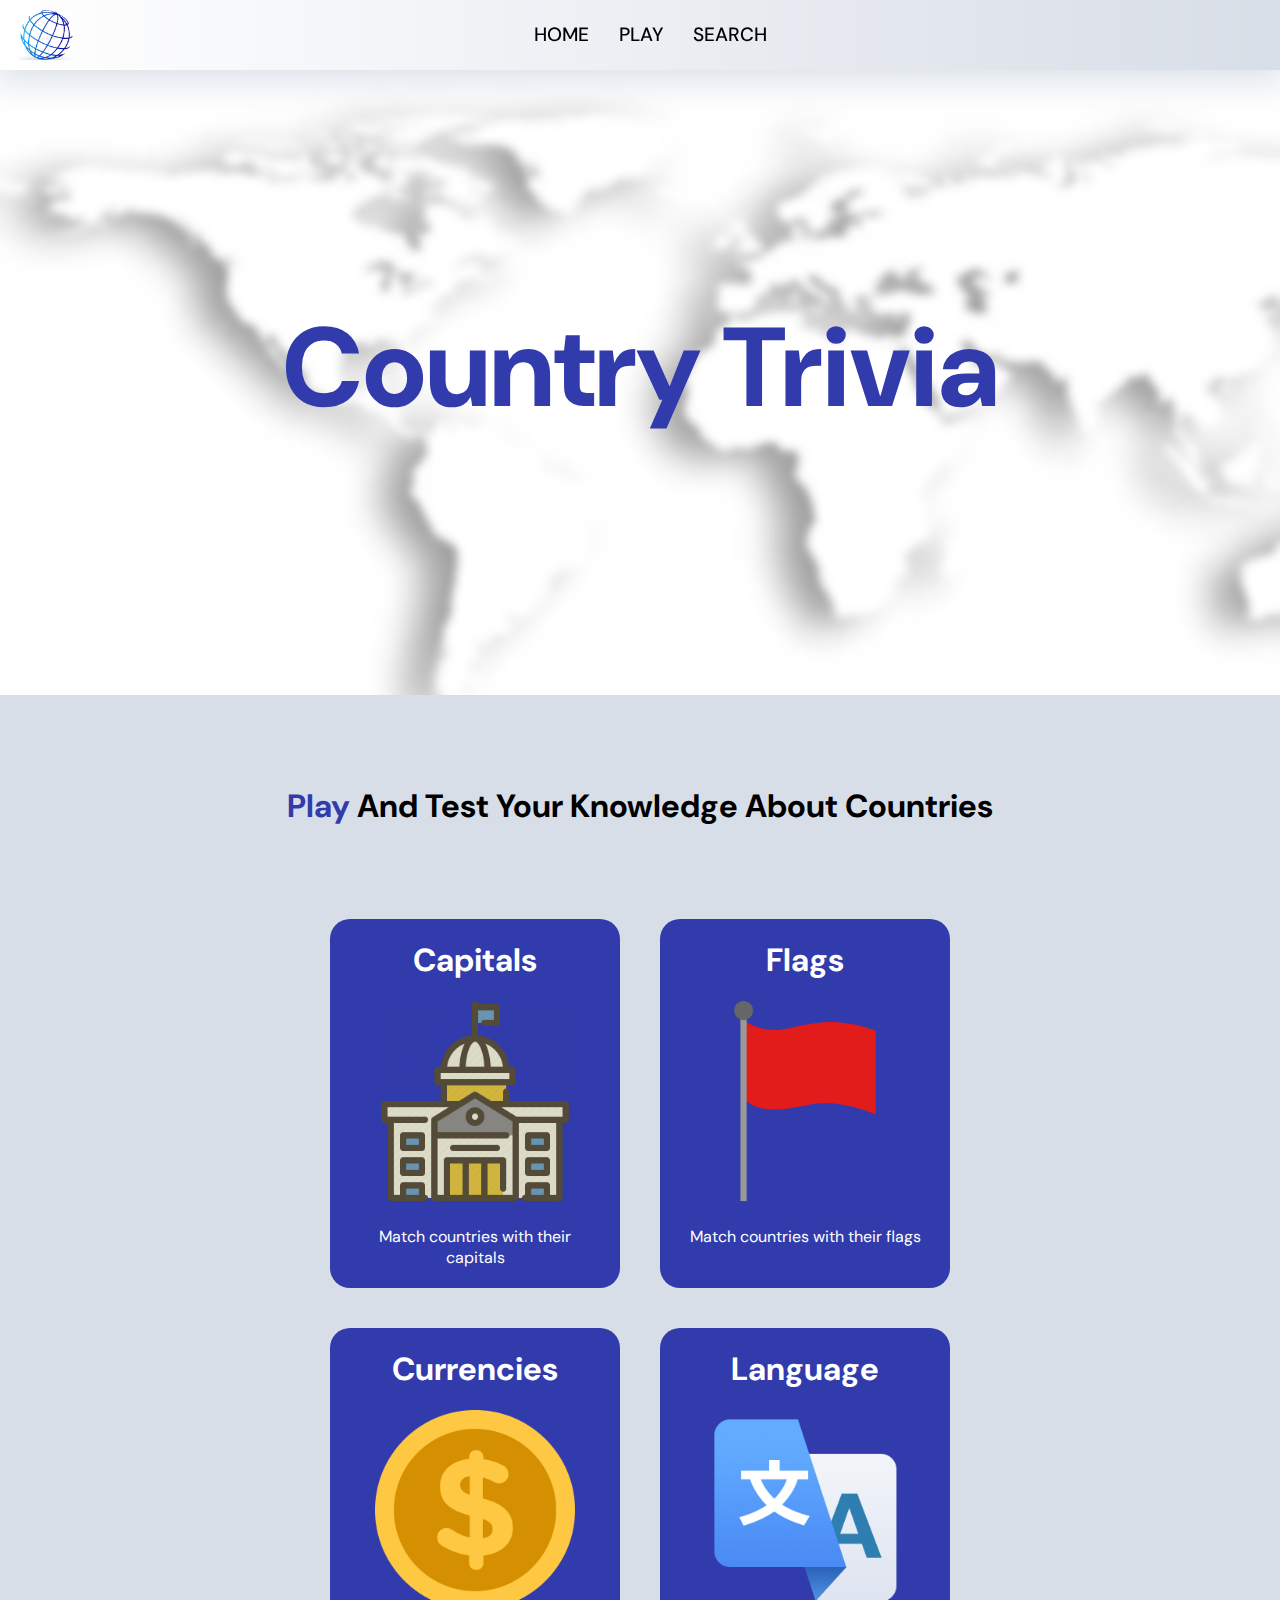
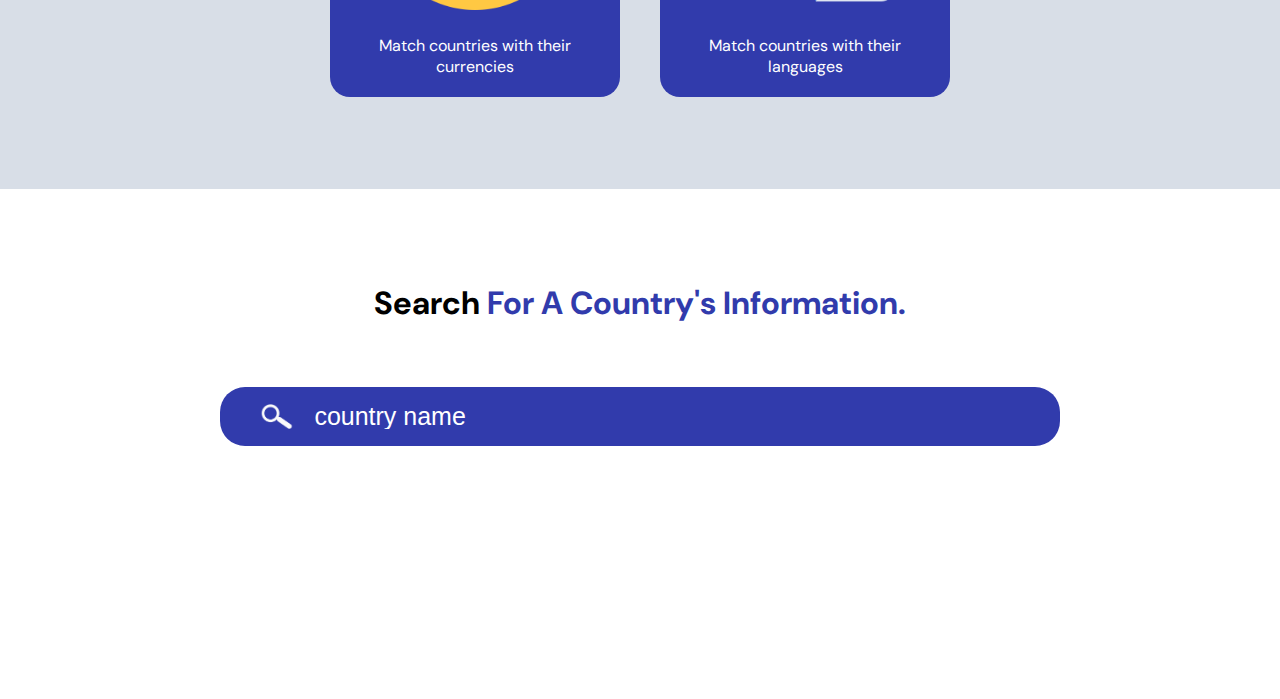
==== index.html @ 8e200ef5 "added fetch api" ====
<!DOCTYPE html>
<html lang="en">
  <head>
    <meta charset="UTF-8" />
    <meta http-equiv="X-UA-Compatible" content="IE=edge" />
    <meta name="viewport" content="width=device-width, initial-scale=1.0" />
    <title>Country Trivia</title>
    <link rel="shortcut icon" type="img/png" href="resources/logo.png" />
    <link rel="stylesheet" href="style.css" />
    <link rel="preconnect" href="https://fonts.googleapis.com" />
    <link rel="preconnect" href="https://fonts.gstatic.com" crossorigin />
    <link
      href="https://fonts.googleapis.com/css2?family=DM+Sans&display=swap"
      rel="stylesheet"
    />
  </head>
  <body>
    <nav>
      <div class="logo">
        <a href="index.html"><img src="resources/logo.png" /></a>
      </div>
      <div class="center_nav"><a href="index.html">HOME</a></div>
      <div class="center_nav"><a href="#play">PLAY</a></div>
      <div class="center_nav"><a href = "#search">SEARCH</a></div>
      <div class="right"></div>
    </nav>
    <div class="offset"></div>
    <div class="wallpaper">Country Trivia</div>
    <div id="play" class="play">
      <h1 id="play_h1">
        <span>Play</span> And Test Your Knowledge About Countries
      </h1>
      <div class="modes">
        <div class="row">
          <a href="index.html">
            <h1>Capitals</h1>
            <img src="resources/capital.png" />
            <p>Match countries with their capitals</p>
          </a>
          <a href="index.html">
            <h1>Flags</h1>
            <img src="resources/flag.png" />
            <p>Match countries with their flags</p>
          </a>
        </div>

        <div class="row">
          <a href="index.html">
            <h1>Currencies</h1>
            <img src="resources/coin.png" />
            <p>Match countries with their currencies</p>
          </a>
          <a href="index.html">
            <h1>Language</h1>
            <img src="resources/language.png" />
            <p>Match countries with their languages</p>
          </a>
        </div>
      </div>
    </div>
    <div id="search">
      <h1 id="search_h1"><span>Search</span> For A Country's Information.</h1>
      <form action="" method = "get" id = "form">
        <div class="search-bar">
          <img src="resources/search.png">
          <input type="text" id="country_name" placeholder="country name" />
        </div>
      </form>
    </div>
    <script src = "script.js"></script>
  </body>
</html>
---- style.css ----
* {
  margin: 0px;
  padding: 0px;
}

body {
  background-color: white;
  font-family: "DM Sans", sans-serif;
}

a {
  text-decoration: none;
}

nav {
  position: fixed;
  width: 100%;
  height: 50px;
  padding: 10px 0px;
  display: flex;
  flex-direction: row;
  justify-content: center;
  box-shadow: 0 0px 40px 10px #d8dee7;
  background-image: linear-gradient(to right, white, #d8dee7);
  z-index: 3;
}
nav div {
  display: flex;
  align-content: center;
  font-size: 1.2rem;
  font-weight: 500;
  color: black;
}
nav div img {
  height: 100%;
}
nav div a:visited {
  color: black;
}
nav div a:active {
  color: black;
}
nav div a:link {
  color: black;
}
nav div a:hover {
  color: black;
  cursor: pointer;
}
nav .logo {
  flex: 1;
  margin-left: 20px;
}
nav .right {
  flex: 1;
}
nav .center_nav {
  margin: 0px 15px;
  margin-top: 12px;
}

.offset {
  height: 70px;
}

.wallpaper {
  z-index: 0;
  text-align: center;
  width: calc(100% - 2 * 20px);
  padding: 20px;
  vertical-align: middle;
  font-weight: 800;
  margin: 0vh 0px;
  padding-top: 25vh;
  font-size: min(20vw, 7rem);
  color: #313bac;
  background-image: url("resources/wallpaper.png");
  height: calc(50vh - 70px);
  /* You must set a specified height */
  background-position: center;
  /* Center the image */
  background-repeat: no-repeat;
  /* Do not repeat the image */
  background-size: cover;
}

.play {
  background-color: #d8dee7;
  width: 100%;
}
.play #play_h1 {
  color: black;
  text-align: center;
  padding: 10vh 5px;
  padding-bottom: 0px;
}
.play #play_h1 span {
  color: #313bac;
}
.play .modes {
  padding: 8vh 0px;
  display: flex;
  flex-direction: row;
  flex-wrap: wrap;
  justify-content: center;
  width: 100%;
}
.play .modes .row {
  display: flex;
  flex: row;
  flex-wrap: wrap;
  justify-content: center;
  text-align: center;
}
.play .modes .row a {
  color: white;
  width: 250px;
  background-color: #313bac;
  margin: 20px;
  border-radius: 20px;
  padding: 10px;
  text-decoration: none;
  padding: 20px;
}
.play .modes .row a img {
  width: 80%;
  margin: 20px 0px;
}
.play .modes .row a:visited {
  color: white;
}
.play .modes .row a:active {
  color: white;
}
.play .modes .row a:link {
  color: white;
}
.play .modes .row a:hover {
  box-shadow: 0px 0px 15px 10px #858585;
}

::placeholder {
  color: white;
}

#search {
  width: 100%;
  margin: 0 auto;
  padding: 30px 0px;
  height: 50vh;
}
#search #search_h1 {
  color: #313bac;
  text-align: center;
  padding: 7vh 5px;
}
#search #search_h1 span {
  color: black;
}
#search form {
  margin: 0vh auto;
  width: 100%;
  margin-bottom: 15vh;
  display: flex;
  justify-content: center;
  align-items: center;
}
#search form .search-bar {
  width: min(800px, 80%);
  height: 25px;
  background-color: #313bac;
  display: flex;
  flex-direction: row;
  border-radius: 25px;
  padding: 17px 20px;
}
#search form .search-bar img {
  margin-left: 20px;
}
#search form .search-bar img:hover {
  cursor: pointer;
}
#search form .search-bar input {
  flex: 1;
  width: 0px;
  margin: 0px 20px;
  font-size: 25px;
  background-color: #313bac;
  color: white;
  border: 0px;
  outline: 0px;
}

/*# sourceMappingURL=style.css.map */
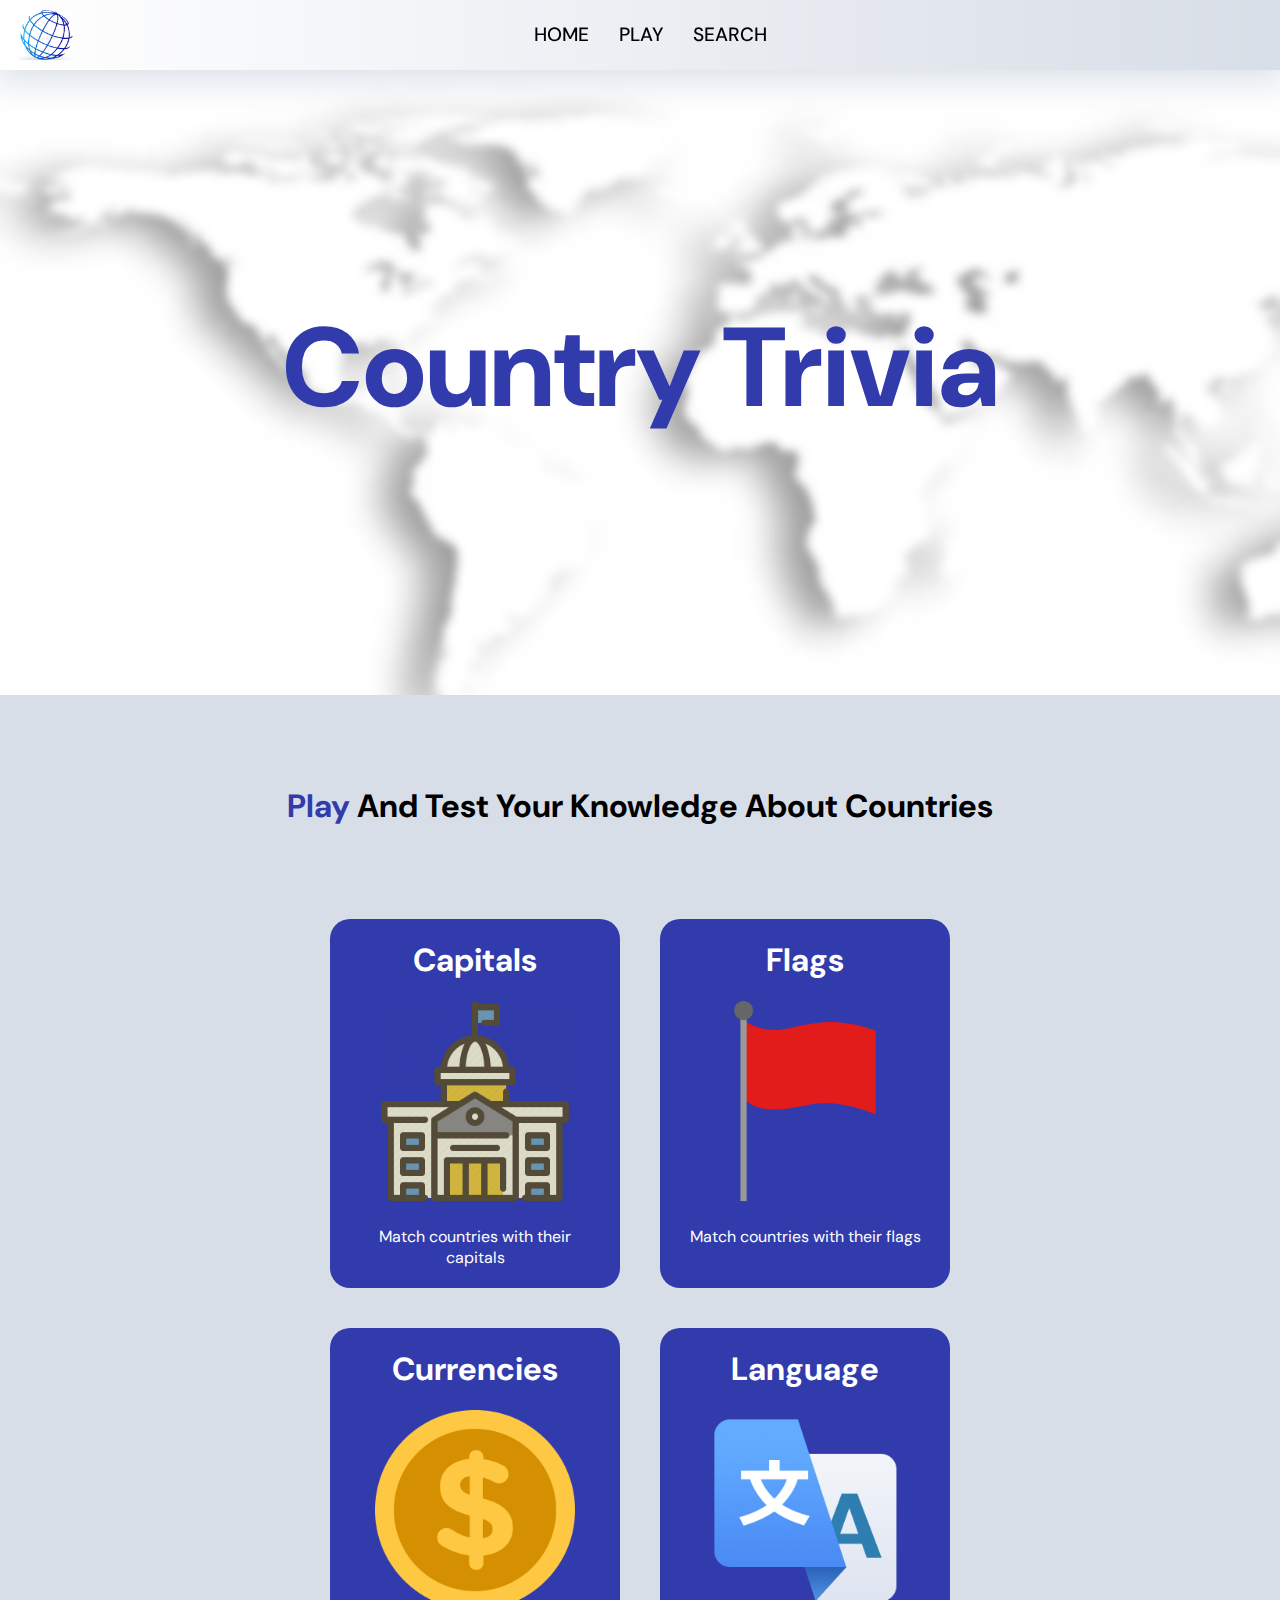
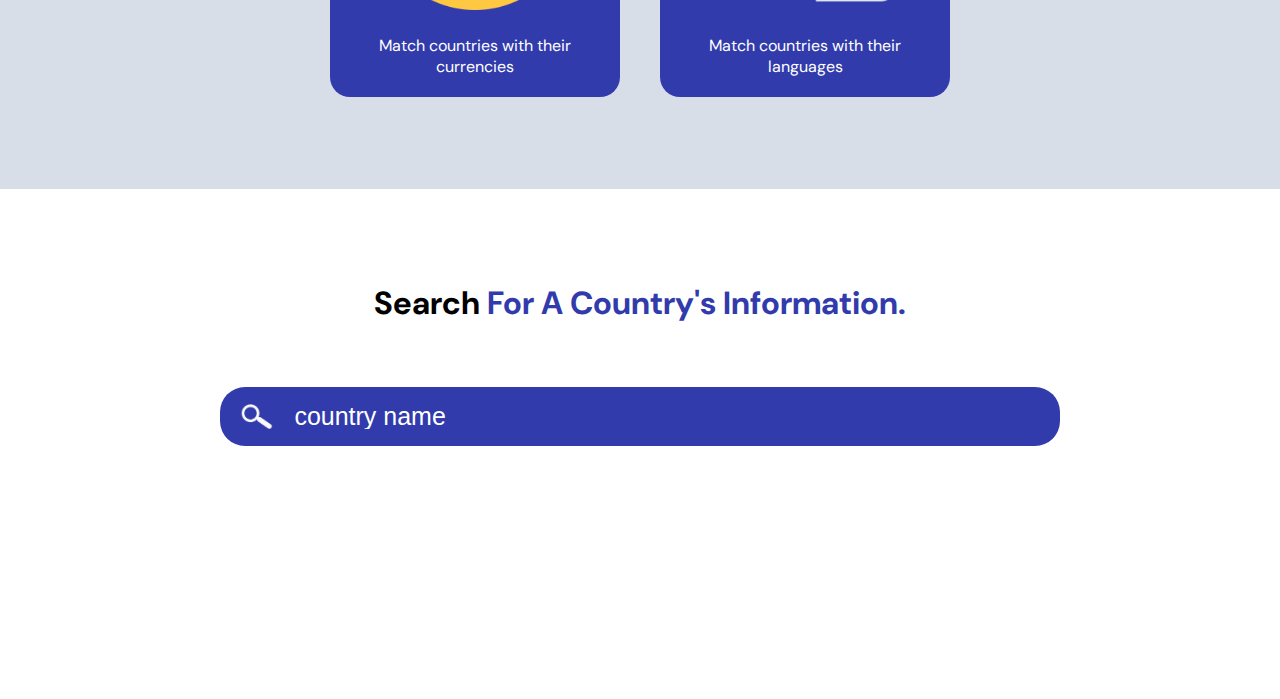
==== commit 8dd30ee8: "added not found render" ====
--- a/index.html
+++ b/index.html
@@ -64,9 +64,9 @@
         <div class="search-bar">
           <img src="resources/search.png">
           <input type="text" id="country_name" placeholder="country name" />
-        </div>
       </form>
     </div>
+    <div id = "not-found"> The country <span>"<span id = "not-found-country">Canada</span>"</span> was not found. &#129300</div>
     <script src = "script.js"></script>
   </body>
 </html>
--- a/style.css
+++ b/style.css
@@ -6,6 +6,21 @@
 body {
   background-color: white;
   font-family: "DM Sans", sans-serif;
+}
+
+input:-webkit-autofill,
+input:-webkit-autofill:hover,
+input:-webkit-autofill:focus,
+textarea:-webkit-autofill,
+textarea:-webkit-autofill:hover,
+textarea:-webkit-autofill:focus,
+select:-webkit-autofill,
+select:-webkit-autofill:hover,
+select:-webkit-autofill:focus {
+  color: white;
+  border: 0px;
+  -webkit-text-fill-color: white;
+  transition: background-color 5000s ease-in-out 0s;
 }
 
 a {
@@ -160,7 +175,6 @@
 #search form {
   margin: 0vh auto;
   width: 100%;
-  margin-bottom: 15vh;
   display: flex;
   justify-content: center;
   align-items: center;
@@ -175,7 +189,7 @@
   padding: 17px 20px;
 }
 #search form .search-bar img {
-  margin-left: 20px;
+  margin-left: 0px;
 }
 #search form .search-bar img:hover {
   cursor: pointer;
@@ -191,4 +205,15 @@
   outline: 0px;
 }
 
+#not-found {
+  display: none;
+  margin: 10vh 0px;
+  text-align: center;
+  font-size: 25px;
+  padding: 0px 20px;
+}
+#not-found span {
+  color: #313bac;
+}
+
 /*# sourceMappingURL=style.css.map */
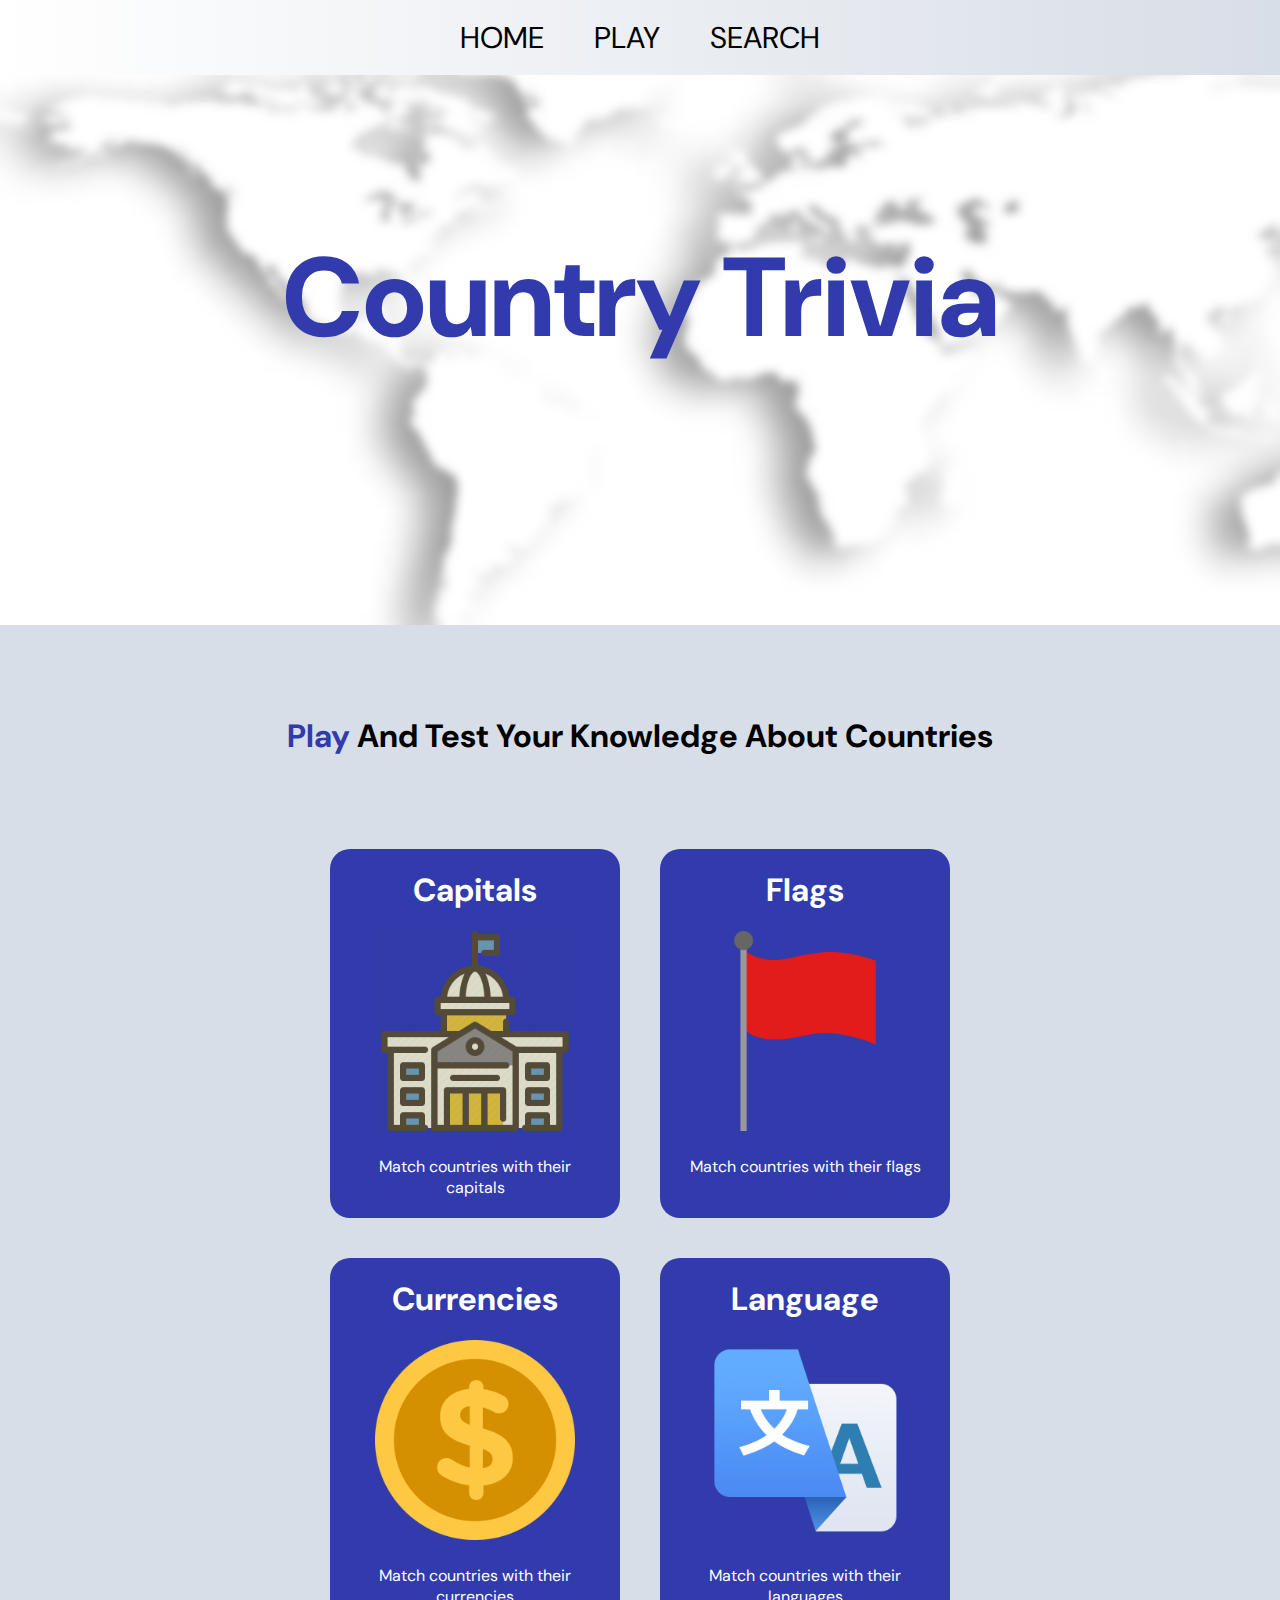
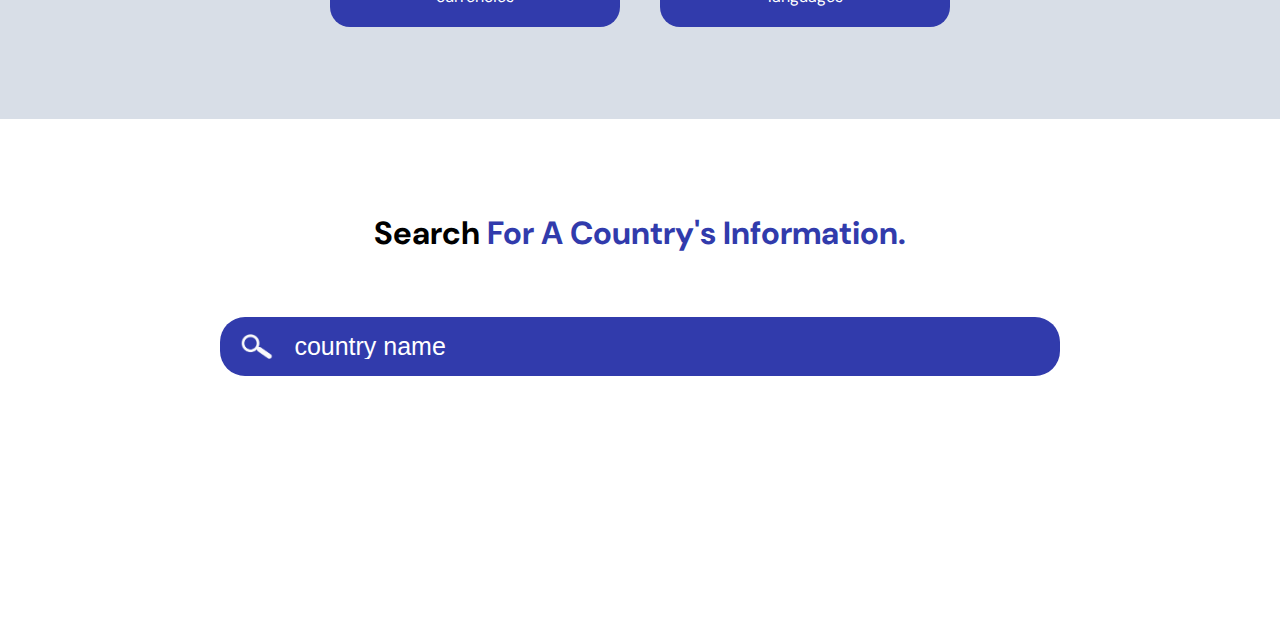
==== commit b0335781: "ayo?" ====
--- a/index.html
+++ b/index.html
@@ -15,16 +15,22 @@
     />
   </head>
   <body>
-    <nav>
-      <div class="logo">
-        <a href="index.html"><img src="resources/logo.png" /></a>
+    <section>
+      <div class = "nav_bar_background">
+        <div class = "nav_bar_container">
+          <div class = "nav_menu_toggle">
+            <img onclick="toggle_mobile_menu()" src="resources/hamburger_menu.png" >
+          </div>
+          <div id = "nav_links">
+            <div class="left"></div>
+            <div onclick="toggle_mobile_menu()" class="center_nav"><a href="index.html">HOME</a></div>
+            <div onclick="toggle_mobile_menu()" class="center_nav"><a href="#play">PLAY</a></div>
+            <div onclick="toggle_mobile_menu()" class="center_nav"><a href = "#search">SEARCH</a></div>
+            <div class="right"></div>
+          </div>
+        </div>
       </div>
-      <div class="center_nav"><a href="index.html">HOME</a></div>
-      <div class="center_nav"><a href="#play">PLAY</a></div>
-      <div class="center_nav"><a href = "#search">SEARCH</a></div>
-      <div class="right"></div>
-    </nav>
-    <div class="offset"></div>
+    </section>
     <div class="wallpaper">Country Trivia</div>
     <div id="play" class="play">
       <h1 id="play_h1">
@@ -32,12 +38,12 @@
       </h1>
       <div class="modes">
         <div class="row">
-          <a href="index.html">
+          <a href='play/play.html?mode=capital'>
             <h1>Capitals</h1>
             <img src="resources/capital.png" />
             <p>Match countries with their capitals</p>
           </a>
-          <a href="index.html">
+          <a href="play/play.html?mode=flag">
             <h1>Flags</h1>
             <img src="resources/flag.png" />
             <p>Match countries with their flags</p>
@@ -45,12 +51,12 @@
         </div>
 
         <div class="row">
-          <a href="index.html">
+          <a href="play/play.html?mode=currency">
             <h1>Currencies</h1>
             <img src="resources/coin.png" />
             <p>Match countries with their currencies</p>
           </a>
-          <a href="index.html">
+          <a href="play/play.html?mode=language">
             <h1>Language</h1>
             <img src="resources/language.png" />
             <p>Match countries with their languages</p>
@@ -66,7 +72,8 @@
           <input type="text" id="country_name" placeholder="country name" />
       </form>
     </div>
-    <div id = "not-found"> The country <span>"<span id = "not-found-country">Canada</span>"</span> was not found. &#129300</div>
+    <div id = "not-found"> The country <span>"<span id = "not-found-country"></span>"</span> was not found. &#129300</div>
+    <div id = "found"> <a id = "more-info" href="" target="_blank">Click</a> to learn more about <span>"<span id = "found-country">United States</span>"</span>. <img id = "country-flag" src = ""></div>
     <script src = "script.js"></script>
   </body>
 </html>
--- a/style.css
+++ b/style.css
@@ -6,6 +6,10 @@
 body {
   background-color: white;
   font-family: "DM Sans", sans-serif;
+}
+
+html {
+  scroll-behavior: smooth;
 }
 
 input:-webkit-autofill,
@@ -27,6 +31,126 @@
   text-decoration: none;
 }
 
+@media (min-width: 1100px) {
+  .nav_bar_background {
+    position: fixed;
+    top: 0px;
+    width: 100%;
+    height: 75px;
+    background-image: linear-gradient(to right, white, #d8dee7);
+    z-index: 4;
+  }
+
+  .nav_bar_container {
+    width: 100%;
+    height: 75px;
+    position: fixed;
+    display: flex;
+    top: 0px;
+    flex-direction: row;
+    background-image: linear-gradient(to right, white, #d8dee7);
+    z-index: 4;
+  }
+  .nav_bar_container .nav_menu_toggle {
+    display: none;
+  }
+  .nav_bar_container #nav_links {
+    width: 100%;
+    display: flex;
+    flex-direction: row;
+    align-items: center;
+    justify-content: center;
+  }
+  .nav_bar_container #nav_links div {
+    height: 100%;
+    font-size: 30px;
+    display: flex;
+    align-items: center;
+    justify-content: center;
+  }
+  .nav_bar_container #nav_links div a {
+    height: 100%;
+    padding-left: 25px;
+    padding-right: 25px;
+    text-decoration: none;
+    display: flex;
+    align-items: center;
+  }
+  .nav_bar_container #nav_links div a:visited, .nav_bar_container #nav_links div a:hover, .nav_bar_container #nav_links div a:active, .nav_bar_container #nav_links div a:link {
+    color: black;
+  }
+}
+@media (max-width: 1100px) {
+  .nav_bar_background {
+    position: fixed;
+    top: 0px;
+    width: 100%;
+    height: 75px;
+    background-color: #333;
+    z-index: 5;
+  }
+
+  .nav_bar_container {
+    width: 100%;
+    height: 75px;
+    position: fixed;
+    display: flex;
+    top: 0px;
+    flex-direction: column;
+    background-color: #333;
+    z-index: 5;
+  }
+  .nav_bar_container .nav_menu_toggle {
+    height: 100%;
+  }
+  .nav_bar_container .nav_menu_toggle img {
+    height: 100%;
+    float: right;
+  }
+  .nav_bar_container .nav_menu_toggle img:hover {
+    cursor: pointer;
+  }
+  .nav_bar_container #nav_links {
+    width: 100%;
+    display: none;
+    flex-direction: column;
+    align-items: center;
+    justify-content: center;
+    background-color: #333;
+    padding-bottom: 2vh;
+  }
+  .nav_bar_container #nav_links div {
+    width: 100%;
+    height: 100%;
+    font-size: 2.5vh;
+    display: flex;
+    align-items: center;
+    justify-content: center;
+  }
+  .nav_bar_container #nav_links div:hover {
+    background-color: black;
+  }
+  .nav_bar_container #nav_links div a {
+    width: 100%;
+    padding: 5px 0px;
+    text-decoration: none;
+    display: flex;
+    justify-content: center;
+  }
+  .nav_bar_container #nav_links div a:visited {
+    color: white;
+  }
+  .nav_bar_container #nav_links div a:hover {
+    color: white;
+  }
+  .nav_bar_container #nav_links div a:active {
+    color: white;
+  }
+  .nav_bar_container #nav_links div a:link {
+    color: white;
+  }
+}
+/*
 nav {
   position: fixed;
   width: 100%;
@@ -35,49 +159,46 @@
   display: flex;
   flex-direction: row;
   justify-content: center;
-  box-shadow: 0 0px 40px 10px #d8dee7;
-  background-image: linear-gradient(to right, white, #d8dee7);
+  box-shadow: 0 0px 40px 10px $color1;
+  background-image: linear-gradient(to right, white, $color1);
   z-index: 3;
-}
-nav div {
-  display: flex;
-  align-content: center;
-  font-size: 1.2rem;
-  font-weight: 500;
-  color: black;
-}
-nav div img {
-  height: 100%;
-}
-nav div a:visited {
-  color: black;
-}
-nav div a:active {
-  color: black;
-}
-nav div a:link {
-  color: black;
-}
-nav div a:hover {
-  color: black;
-  cursor: pointer;
-}
-nav .logo {
-  flex: 1;
-  margin-left: 20px;
-}
-nav .right {
-  flex: 1;
-}
-nav .center_nav {
-  margin: 0px 15px;
-  margin-top: 12px;
-}
-
-.offset {
-  height: 70px;
-}
-
+  div {
+    display: flex;
+    align-content: center;
+    img {
+      height: 100%;
+    }
+    font-size: 1.2rem;
+    font-weight: 500;
+    color: black;
+    a {
+      &:visited {
+        color: black;
+      }
+      &:active {
+        color: black;
+      }
+      &:link {
+        color: black;
+      }
+      &:hover {
+        color: black;
+        cursor: pointer;
+      }
+    }
+  }
+  .logo {
+    flex: 1;
+    margin-left: 20px;
+  }
+  .right {
+    flex: 1;
+  }
+  .center_nav {
+    margin: 0px 15px;
+    margin-top: 12px;
+  }
+}*/
 .wallpaper {
   z-index: 0;
   text-align: center;
@@ -216,4 +337,21 @@
   color: #313bac;
 }
 
+#found {
+  display: none;
+  margin: 10vh 0px;
+  text-align: center;
+  font-size: 25px;
+  padding: 0px 20px;
+}
+#found span {
+  color: #313bac;
+}
+#found a:visited, #found a:active, #found a:link, #found a:hover {
+  color: #313bac;
+}
+#found img {
+  height: 20px;
+}
+
 /*# sourceMappingURL=style.css.map */
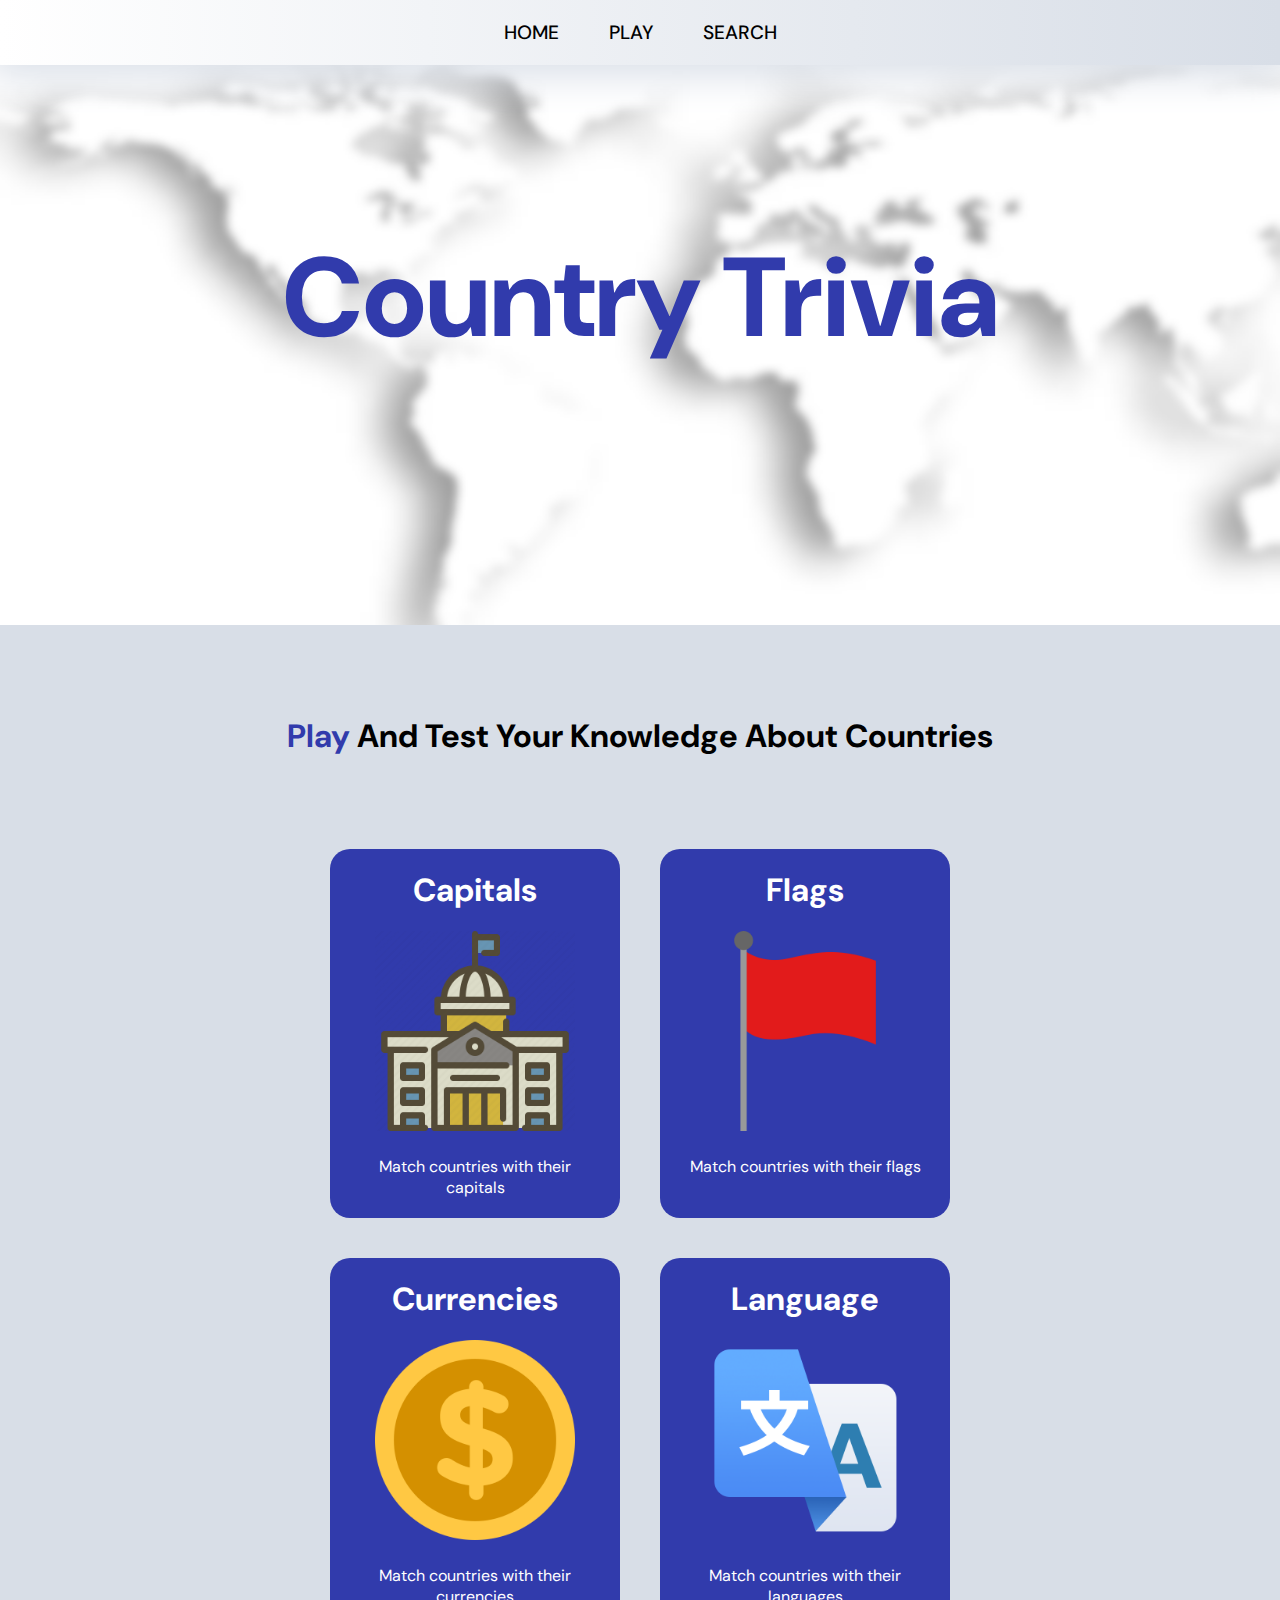
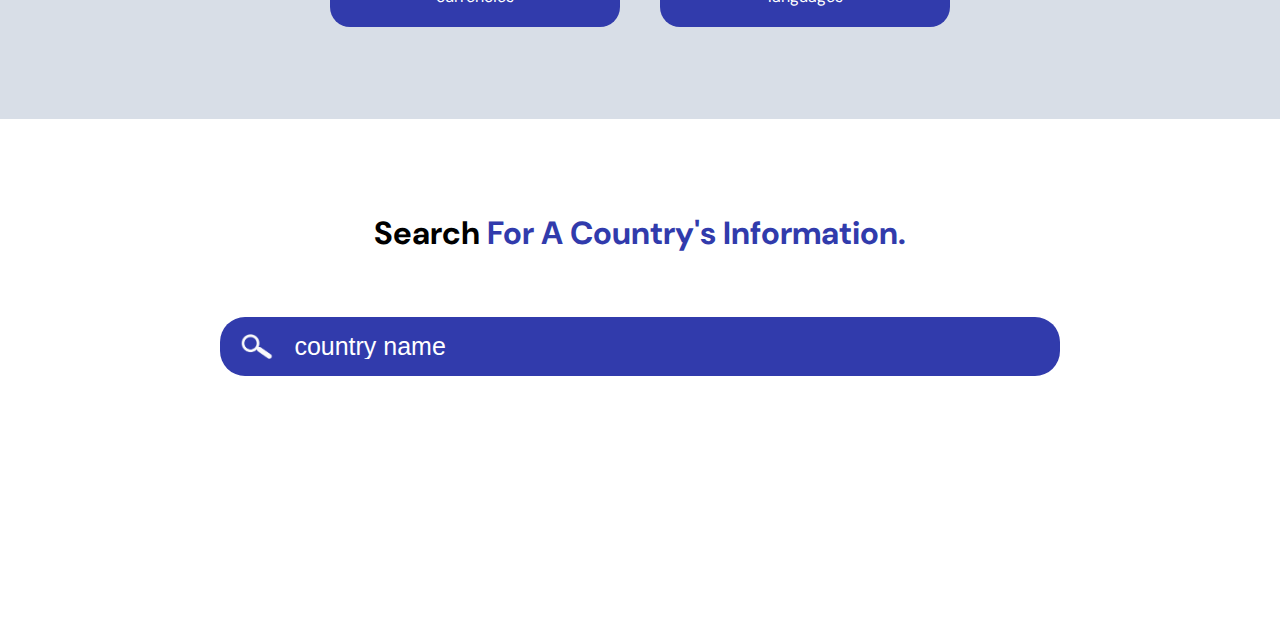
==== commit 9e9e9ff7: "fixed navbar, code is ass tho" ====
--- a/index.html
+++ b/index.html
@@ -15,18 +15,16 @@
     />
   </head>
   <body>
-    <section>
+    <section id  ="top">
       <div class = "nav_bar_background">
         <div class = "nav_bar_container">
           <div class = "nav_menu_toggle">
             <img onclick="toggle_mobile_menu()" src="resources/hamburger_menu.png" >
           </div>
           <div id = "nav_links">
-            <div class="left"></div>
-            <div onclick="toggle_mobile_menu()" class="center_nav"><a href="index.html">HOME</a></div>
+            <div onclick="toggle_mobile_menu()" class="center_nav"><a href="#top">HOME</a></div>
             <div onclick="toggle_mobile_menu()" class="center_nav"><a href="#play">PLAY</a></div>
             <div onclick="toggle_mobile_menu()" class="center_nav"><a href = "#search">SEARCH</a></div>
-            <div class="right"></div>
           </div>
         </div>
       </div>
--- a/style.css
+++ b/style.css
@@ -36,14 +36,15 @@
     position: fixed;
     top: 0px;
     width: 100%;
-    height: 75px;
+    height: 65px;
     background-image: linear-gradient(to right, white, #d8dee7);
     z-index: 4;
+    box-shadow: 0 0px 40px 10px #d8dee7;
   }
 
   .nav_bar_container {
     width: 100%;
-    height: 75px;
+    height: 65px;
     position: fixed;
     display: flex;
     top: 0px;
@@ -63,7 +64,7 @@
   }
   .nav_bar_container #nav_links div {
     height: 100%;
-    font-size: 30px;
+    font-size: 1.2rem;
     display: flex;
     align-items: center;
     justify-content: center;
@@ -75,9 +76,14 @@
     text-decoration: none;
     display: flex;
     align-items: center;
-  }
-  .nav_bar_container #nav_links div a:visited, .nav_bar_container #nav_links div a:hover, .nav_bar_container #nav_links div a:active, .nav_bar_container #nav_links div a:link {
     color: black;
+    font-weight: 500;
+  }
+  .nav_bar_container #nav_links div a:visited, .nav_bar_container #nav_links div a:active, .nav_bar_container #nav_links div a:link {
+    color: black;
+  }
+  .nav_bar_container #nav_links div a:hover {
+    color: #313bac;
   }
 }
 @media (max-width: 1100px) {
@@ -85,20 +91,20 @@
     position: fixed;
     top: 0px;
     width: 100%;
-    height: 75px;
-    background-color: #333;
+    height: 65px;
     z-index: 5;
   }
 
   .nav_bar_container {
     width: 100%;
-    height: 75px;
+    height: 65px;
     position: fixed;
     display: flex;
     top: 0px;
     flex-direction: column;
-    background-color: #333;
+    background-image: linear-gradient(to right, white, #d8dee7);
     z-index: 5;
+    box-shadow: 0 0px 40px 10px #d8dee7;
   }
   .nav_bar_container .nav_menu_toggle {
     height: 100%;
@@ -116,7 +122,7 @@
     flex-direction: column;
     align-items: center;
     justify-content: center;
-    background-color: #333;
+    background-image: linear-gradient(to right, white, #d8dee7);
     padding-bottom: 2vh;
   }
   .nav_bar_container #nav_links div {
@@ -128,7 +134,7 @@
     justify-content: center;
   }
   .nav_bar_container #nav_links div:hover {
-    background-color: black;
+    background-color: #d8dee7;
   }
   .nav_bar_container #nav_links div a {
     width: 100%;
@@ -136,69 +142,15 @@
     text-decoration: none;
     display: flex;
     justify-content: center;
-  }
-  .nav_bar_container #nav_links div a:visited {
-    color: white;
+    font-weight: 500;
+  }
+  .nav_bar_container #nav_links div a:visited, .nav_bar_container #nav_links div a:active, .nav_bar_container #nav_links div a:link {
+    color: black;
   }
   .nav_bar_container #nav_links div a:hover {
-    color: white;
-  }
-  .nav_bar_container #nav_links div a:active {
-    color: white;
-  }
-  .nav_bar_container #nav_links div a:link {
-    color: white;
-  }
-}
-/*
-nav {
-  position: fixed;
-  width: 100%;
-  height: 50px;
-  padding: 10px 0px;
-  display: flex;
-  flex-direction: row;
-  justify-content: center;
-  box-shadow: 0 0px 40px 10px $color1;
-  background-image: linear-gradient(to right, white, $color1);
-  z-index: 3;
-  div {
-    display: flex;
-    align-content: center;
-    img {
-      height: 100%;
-    }
-    font-size: 1.2rem;
-    font-weight: 500;
-    color: black;
-    a {
-      &:visited {
-        color: black;
-      }
-      &:active {
-        color: black;
-      }
-      &:link {
-        color: black;
-      }
-      &:hover {
-        color: black;
-        cursor: pointer;
-      }
-    }
-  }
-  .logo {
-    flex: 1;
-    margin-left: 20px;
-  }
-  .right {
-    flex: 1;
-  }
-  .center_nav {
-    margin: 0px 15px;
-    margin-top: 12px;
-  }
-}*/
+    color: #313bac;
+  }
+}
 .wallpaper {
   z-index: 0;
   text-align: center;
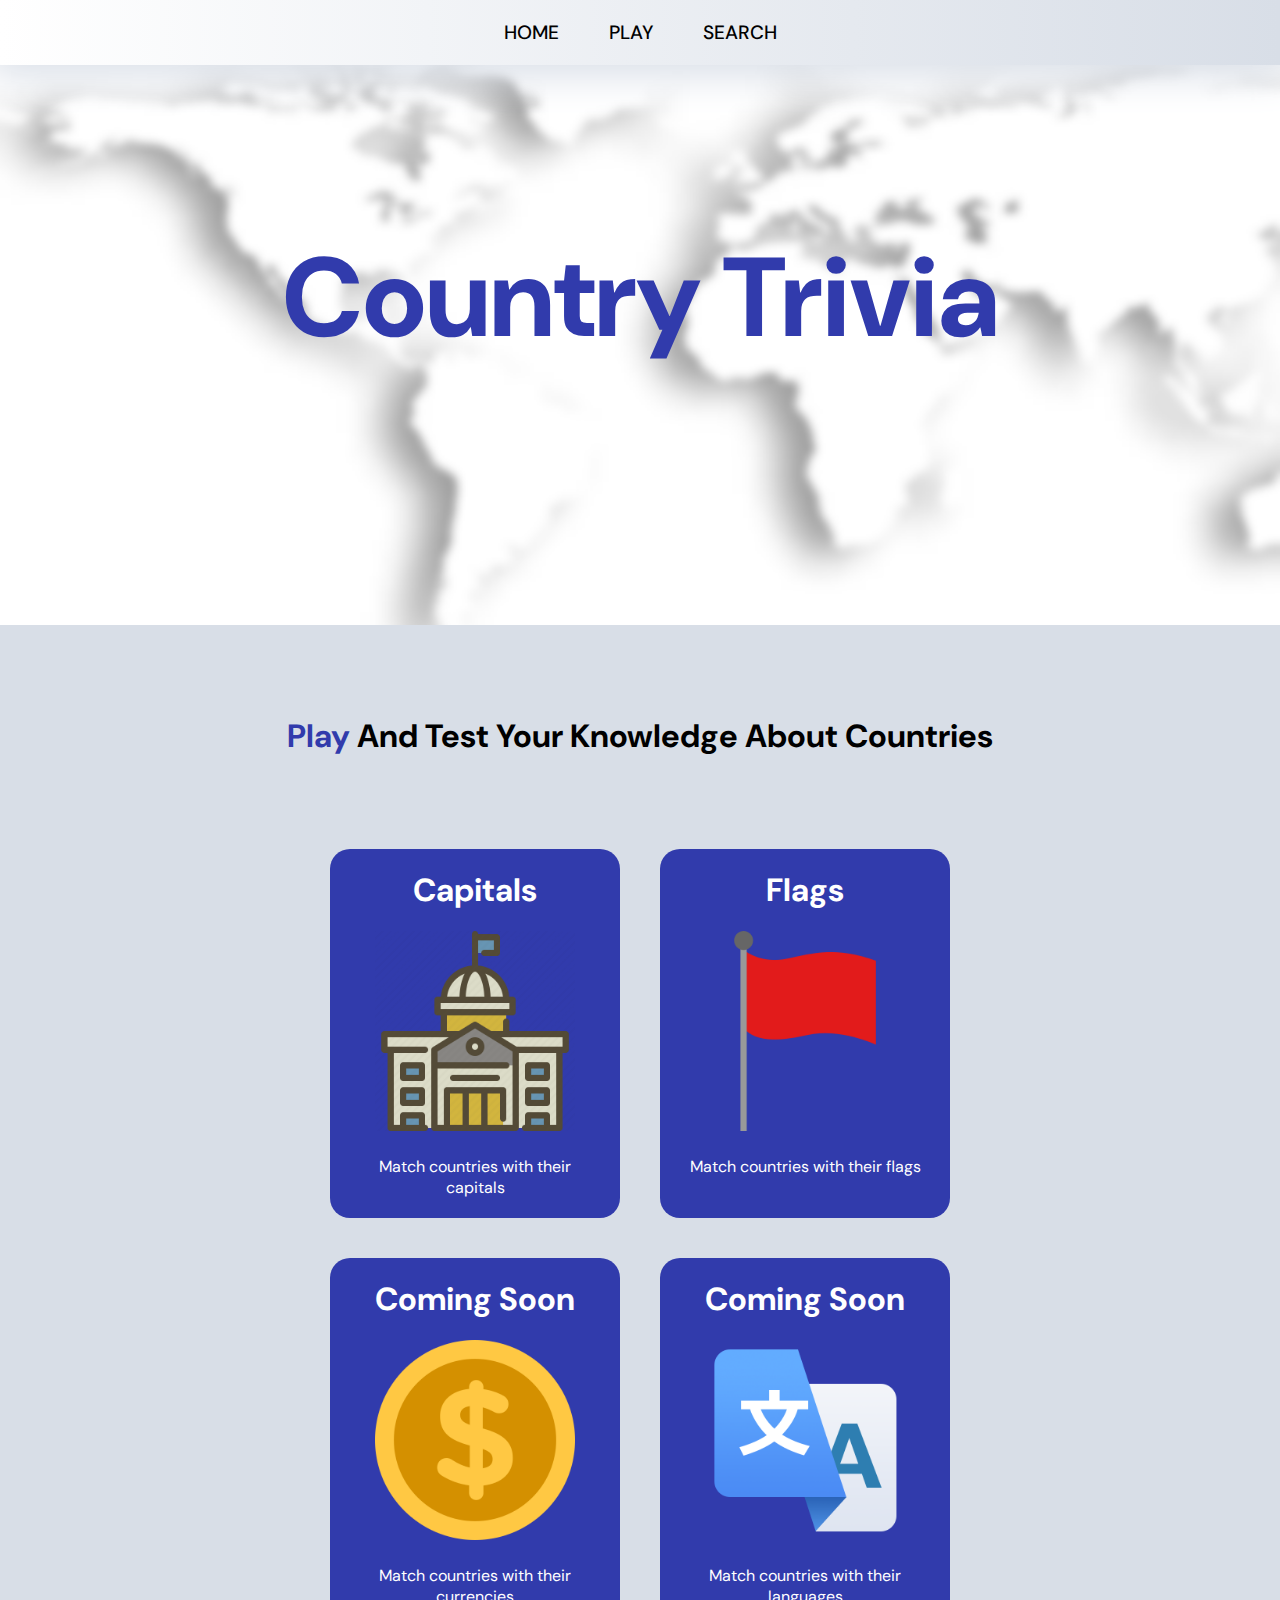
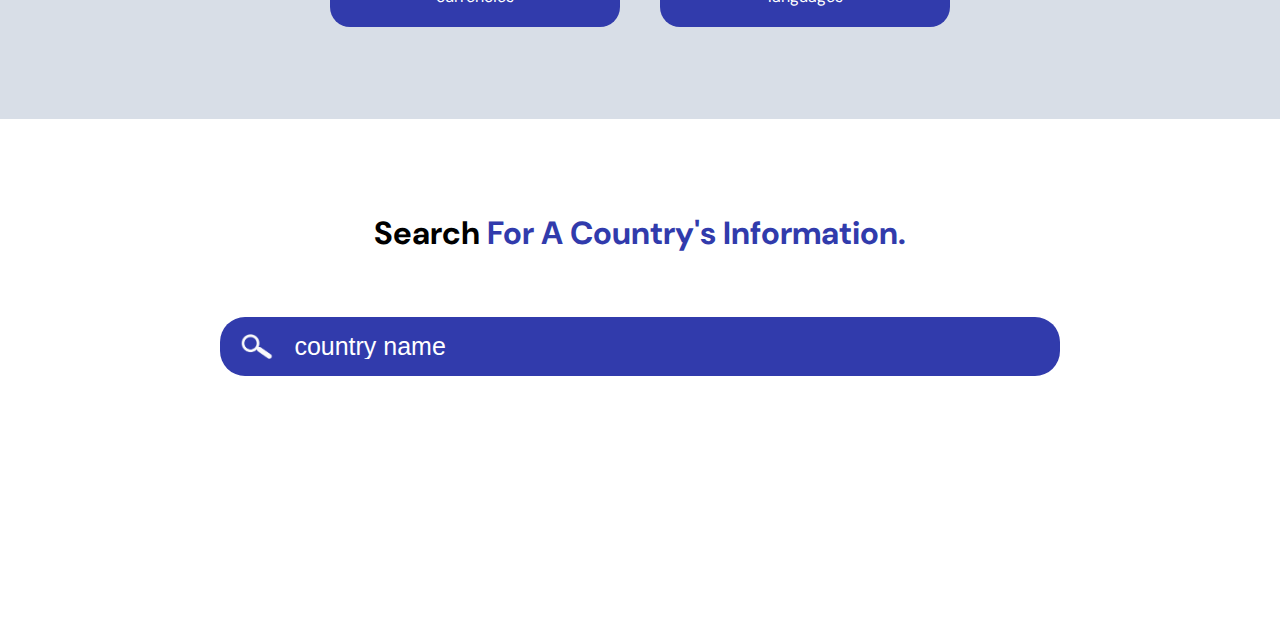
==== commit c38150cf: "added flag feature, not doing currency and language" ====
--- a/index.html
+++ b/index.html
@@ -49,13 +49,13 @@
         </div>
 
         <div class="row">
-          <a href="play/play.html?mode=currency">
-            <h1>Currencies</h1>
+          <a href="#play">
+            <h1>Coming Soon</h1>
             <img src="resources/coin.png" />
             <p>Match countries with their currencies</p>
           </a>
-          <a href="play/play.html?mode=language">
-            <h1>Language</h1>
+          <a href="#play">
+            <h1>Coming Soon</h1>
             <img src="resources/language.png" />
             <p>Match countries with their languages</p>
           </a>
